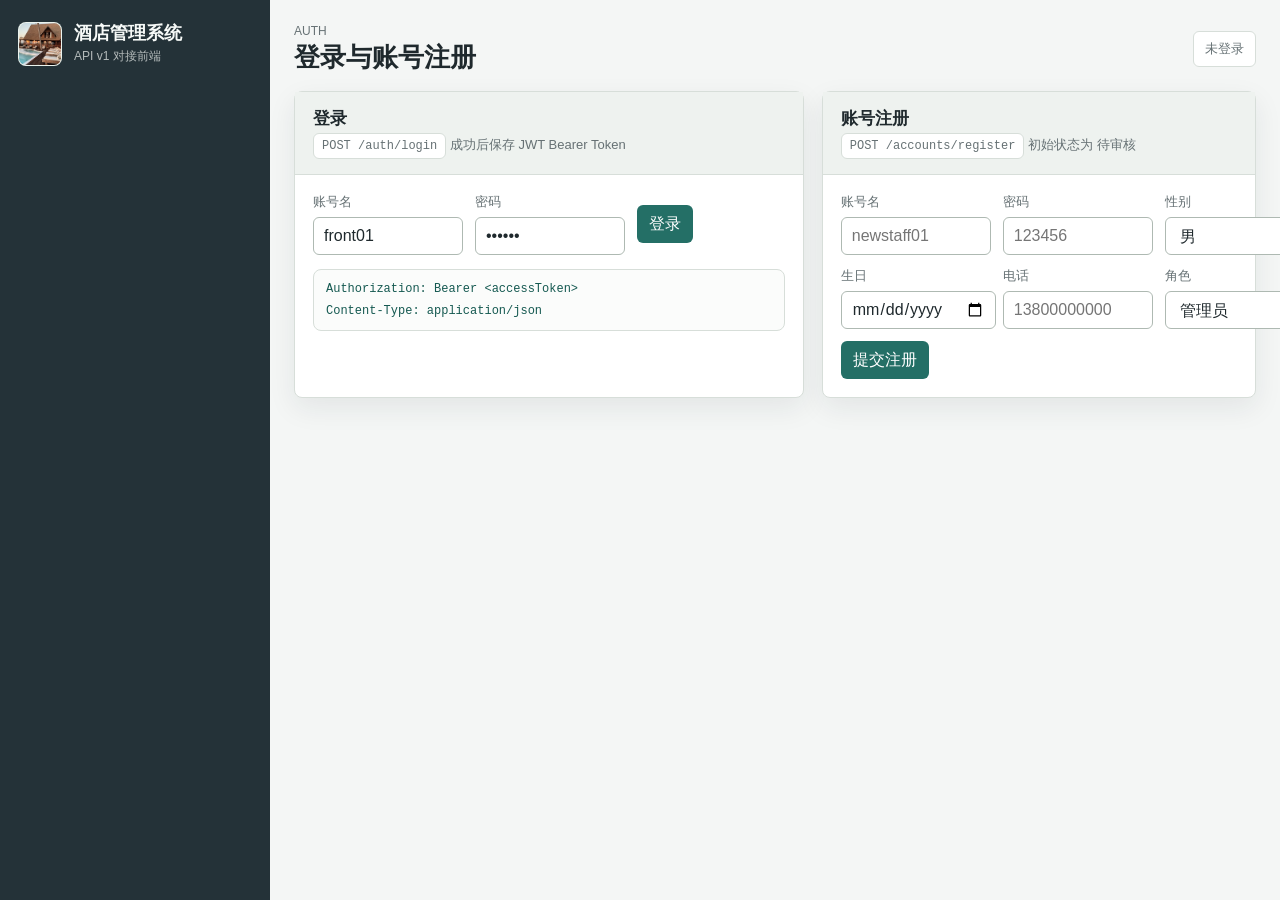
==== frontend/index.html @ 937da8b4 "feat: use real backend API frontend" ====
<!doctype html>
<html lang="zh-CN">
  <head>
    <meta charset="UTF-8" />
    <meta name="viewport" content="width=device-width, initial-scale=1.0" />
    <title>酒店管理系统 - 规范版前端</title>
    <link rel="stylesheet" href="./styles.css" />
  </head>
  <body>
    <div class="app-shell">
      <aside class="sidebar">
        <div class="brand">
          <img
            class="brand-image"
            src="./assets/hotel.jpg"
            alt="酒店外观"
          />
          <div>
            <h1>酒店管理系统</h1>
            <p>API v1 对接前端</p>
          </div>
        </div>
        <nav id="navList" class="nav-list" aria-label="系统导航"></nav>
        <section class="session-box">
          <span>接口模式</span>
          <strong id="apiModeLabel">真实接口</strong>
          <small id="apiBaseLabel">/api/v1</small>
        </section>
      </aside>

      <main class="workspace">
        <header class="topbar">
          <div>
            <p id="pageKicker" class="kicker">Dashboard</p>
            <h2 id="pageTitle">首页总览</h2>
          </div>
          <div class="topbar-actions">
            <div class="account-chip" id="accountChip">未登录</div>
            <button id="logoutSession" class="secondary-button" type="button">退出登录</button>
          </div>
        </header>

        <section id="viewRoot" class="view-root" aria-live="polite"></section>
      </main>
    </div>

    <div id="toastStack" class="toast-stack" aria-live="assertive"></div>
    <script src="./app.js"></script>
  </body>
</html>
---- frontend/styles.css ----
:root {
  --bg: #f4f6f5;
  --panel: #ffffff;
  --panel-soft: #eef2ef;
  --line: #d7ded9;
  --line-strong: #aeb9b2;
  --text: #1f292d;
  --muted: #667174;
  --primary: #246f66;
  --primary-dark: #155951;
  --accent: #9a673c;
  --blue: #436da8;
  --purple: #745b86;
  --warning: #a87922;
  --danger: #aa4d45;
  --ok: #3d7948;
  --shadow: 0 10px 28px rgba(31, 41, 45, 0.08);
}

* {
  box-sizing: border-box;
}

html,
body {
  margin: 0;
  min-height: 100%;
  background: var(--bg);
  color: var(--text);
  font-family:
    -apple-system, BlinkMacSystemFont, "Segoe UI", "PingFang SC",
    "Microsoft YaHei", sans-serif;
  letter-spacing: 0;
}

button,
input,
select {
  font: inherit;
}

button {
  border: 0;
}

.app-shell {
  display: grid;
  grid-template-columns: 270px minmax(0, 1fr);
  min-height: 100vh;
}

.sidebar {
  position: sticky;
  top: 0;
  display: flex;
  flex-direction: column;
  gap: 20px;
  height: 100vh;
  padding: 22px 18px;
  background: #243238;
  color: #f7faf8;
}

.brand {
  display: flex;
  align-items: center;
  gap: 12px;
}

.brand-image {
  width: 44px;
  height: 44px;
  border-radius: 8px;
  object-fit: cover;
  border: 1px solid rgba(255, 255, 255, 0.18);
  background: #e6f0ea;
}

.brand h1 {
  margin: 0;
  font-size: 18px;
  line-height: 1.2;
}

.brand p {
  margin: 3px 0 0;
  color: rgba(247, 250, 248, 0.68);
  font-size: 12px;
}

.nav-list {
  display: grid;
  gap: 6px;
}

.nav-button {
  display: block;
  align-items: center;
  min-height: 42px;
  padding: 9px 14px;
  border-radius: 8px;
  background: transparent;
  color: rgba(247, 250, 248, 0.78);
  text-align: left;
  cursor: pointer;
}

.nav-button:hover,
.nav-button.active {
  background: rgba(255, 255, 255, 0.1);
  color: #ffffff;
}

.session-box {
  display: grid;
  gap: 4px;
  margin-top: auto;
  padding: 14px;
  border: 1px solid rgba(255, 255, 255, 0.13);
  border-radius: 8px;
}

.session-box span,
.session-box small {
  color: rgba(247, 250, 248, 0.66);
  font-size: 12px;
}

.sidebar.logged-out .nav-list,
.sidebar.logged-out .session-box {
  display: none;
}

.workspace {
  min-width: 0;
  padding: 24px;
}

.topbar {
  display: flex;
  align-items: center;
  justify-content: space-between;
  gap: 18px;
  margin-bottom: 18px;
}

.kicker {
  margin: 0;
  color: var(--muted);
  font-size: 12px;
  text-transform: uppercase;
}

.topbar h2 {
  margin: 4px 0 0;
  font-size: 26px;
  line-height: 1.2;
}

.topbar-actions,
.toolbar,
.row-actions {
  display: flex;
  align-items: center;
  gap: 8px;
  flex-wrap: wrap;
}

.hidden {
  display: none !important;
}

.account-chip {
  min-height: 36px;
  padding: 8px 11px;
  border: 1px solid var(--line);
  border-radius: 6px;
  background: #ffffff;
  color: var(--muted);
  font-size: 13px;
}

.view-root {
  display: grid;
  gap: 18px;
}

.panel,
.metric-card {
  border: 1px solid var(--line);
  border-radius: 8px;
  background: var(--panel);
  box-shadow: var(--shadow);
}

.panel-header {
  display: flex;
  align-items: center;
  justify-content: space-between;
  gap: 14px;
  padding: 15px 18px;
  border-bottom: 1px solid var(--line);
  background: var(--panel-soft);
}

.panel-title {
  display: grid;
  gap: 3px;
}

.panel-title h3 {
  margin: 0;
  font-size: 17px;
}

.panel-title p {
  margin: 0;
  color: var(--muted);
  font-size: 13px;
}

.panel-body {
  padding: 18px;
}

.metrics-grid {
  display: grid;
  grid-template-columns: repeat(4, minmax(0, 1fr));
  gap: 12px;
}

.metric-card {
  display: grid;
  gap: 10px;
  min-height: 116px;
  padding: 16px;
}

.metric-card span {
  color: var(--muted);
  font-size: 13px;
}

.metric-card strong {
  font-size: 30px;
  line-height: 1;
}

.metric-card small {
  color: var(--muted);
}

.split-layout {
  display: grid;
  grid-template-columns: minmax(0, 1.08fr) minmax(340px, 0.92fr);
  gap: 18px;
}

.form-grid {
  display: grid;
  grid-template-columns: repeat(4, minmax(150px, 1fr));
  gap: 12px;
}

.form-grid.compact {
  grid-template-columns: repeat(3, minmax(150px, 1fr));
}

.field {
  display: grid;
  gap: 6px;
}

.field.full {
  grid-column: 1 / -1;
}

.field span {
  color: var(--muted);
  font-size: 13px;
}

.field input,
.field select,
.toolbar input,
.toolbar select {
  width: 100%;
  min-height: 38px;
  padding: 8px 10px;
  border: 1px solid var(--line-strong);
  border-radius: 6px;
  background: #ffffff;
  color: var(--text);
}

.toolbar input,
.toolbar select {
  width: auto;
  min-width: 190px;
}

.field input:focus,
.field select:focus,
.toolbar input:focus,
.toolbar select:focus {
  border-color: var(--primary);
  outline: 2px solid rgba(36, 111, 102, 0.16);
}

.primary-button,
.secondary-button,
.danger-button,
.tiny-button {
  display: inline-flex;
  align-items: center;
  justify-content: center;
  min-height: 38px;
  padding: 8px 12px;
  border-radius: 6px;
  cursor: pointer;
  white-space: nowrap;
}

.primary-button {
  background: var(--primary);
  color: #ffffff;
}

.primary-button:hover {
  background: var(--primary-dark);
}

.secondary-button {
  border: 1px solid var(--line-strong);
  background: #ffffff;
  color: var(--text);
}

.secondary-button:hover,
.tiny-button:hover {
  background: var(--panel-soft);
}

.danger-button {
  background: #fff0ef;
  color: var(--danger);
}

.tiny-button {
  min-height: 30px;
  padding: 5px 9px;
  border: 1px solid var(--line);
  background: #ffffff;
  color: var(--text);
  font-size: 13px;
}

.api-badge {
  display: inline-flex;
  align-items: center;
  min-height: 26px;
  padding: 4px 8px;
  border: 1px solid var(--line);
  border-radius: 6px;
  background: #ffffff;
  color: var(--muted);
  font-family: ui-monospace, SFMono-Regular, Menlo, monospace;
  font-size: 12px;
}

.table-wrap {
  width: 100%;
  overflow-x: auto;
}

table {
  width: 100%;
  min-width: 860px;
  border-collapse: collapse;
}

th,
td {
  padding: 12px 10px;
  border-bottom: 1px solid var(--line);
  text-align: left;
  vertical-align: middle;
}

th {
  color: var(--muted);
  font-size: 12px;
  font-weight: 700;
}

td {
  font-size: 14px;
}

tr:last-child td {
  border-bottom: 0;
}

.status-pill {
  display: inline-flex;
  align-items: center;
  min-height: 24px;
  padding: 3px 8px;
  border-radius: 999px;
  font-size: 12px;
  font-weight: 700;
}

.status-free,
.status-success {
  background: #e7f2e6;
  color: var(--ok);
}

.status-booked,
.status-running,
.status-enabled {
  background: #eef3fb;
  color: var(--blue);
}

.status-pending,
.status-occupied {
  background: #fff3da;
  color: var(--warning);
}

.status-cleaning {
  background: #f0e9f5;
  color: var(--purple);
}

.status-disabled,
.status-ended,
.status-cancelled,
.status-rejected {
  background: #f6e6e4;
  color: var(--danger);
}

.room-board {
  display: grid;
  grid-template-columns: repeat(auto-fill, minmax(112px, 1fr));
  gap: 10px;
}

.room-tile {
  display: grid;
  gap: 8px;
  min-height: 106px;
  padding: 12px;
  border: 1px solid var(--line);
  border-left: 5px solid var(--line-strong);
  border-radius: 8px;
  background: #ffffff;
}

.room-tile strong {
  font-size: 18px;
}

.room-tile span {
  color: var(--muted);
  font-size: 12px;
}

.room-tile.status-free {
  border-left-color: var(--ok);
}

.room-tile.status-occupied,
.room-tile.status-pending {
  border-left-color: var(--warning);
}

.room-tile.status-cleaning {
  border-left-color: var(--purple);
}

.room-tile.status-disabled {
  border-left-color: var(--danger);
}

.chart-list {
  display: grid;
  gap: 12px;
}

.chart-row {
  display: grid;
  grid-template-columns: 92px minmax(0, 1fr) 78px;
  align-items: center;
  gap: 10px;
}

.chart-track {
  height: 12px;
  overflow: hidden;
  border-radius: 999px;
  background: var(--panel-soft);
}

.chart-bar {
  height: 100%;
  min-width: 4px;
  border-radius: 999px;
  background: var(--primary);
}

.empty-state {
  padding: 28px;
  border: 1px dashed var(--line-strong);
  border-radius: 8px;
  color: var(--muted);
  text-align: center;
}

.request-preview {
  display: grid;
  gap: 8px;
  padding: 12px;
  border: 1px solid var(--line);
  border-radius: 8px;
  background: #fbfcfb;
}

.request-preview code {
  color: var(--primary-dark);
  font-family: ui-monospace, SFMono-Regular, Menlo, monospace;
  font-size: 12px;
  word-break: break-all;
}

.task-list {
  display: grid;
  gap: 10px;
}

.task-item {
  display: grid;
  grid-template-columns: 34px minmax(0, 1fr) auto;
  align-items: center;
  gap: 12px;
  padding: 12px;
  border: 1px solid var(--line);
  border-radius: 8px;
  background: #ffffff;
}

.task-index {
  display: grid;
  width: 28px;
  height: 28px;
  place-items: center;
  border-radius: 6px;
  background: var(--panel-soft);
  color: var(--muted);
  font-size: 12px;
  font-weight: 800;
}

.task-item h4 {
  margin: 0 0 3px;
  font-size: 14px;
}

.task-item p {
  margin: 0;
  color: var(--muted);
  font-size: 13px;
}

.toast-stack {
  position: fixed;
  right: 18px;
  bottom: 18px;
  z-index: 20;
  display: grid;
  gap: 8px;
  width: min(360px, calc(100vw - 36px));
}

.toast {
  padding: 12px 14px;
  border: 1px solid var(--line);
  border-left: 5px solid var(--primary);
  border-radius: 8px;
  background: #ffffff;
  box-shadow: var(--shadow);
}

.toast.error {
  border-left-color: var(--danger);
}

.toast strong {
  display: block;
  margin-bottom: 2px;
}

.toast span {
  color: var(--muted);
  font-size: 13px;
}

@media (max-width: 1120px) {
  .app-shell {
    grid-template-columns: 1fr;
  }

  .sidebar {
    position: static;
    height: auto;
  }

  .nav-list {
    grid-template-columns: repeat(4, minmax(0, 1fr));
  }

  .session-box {
    display: none;
  }

  .metrics-grid,
  .split-layout {
    grid-template-columns: repeat(2, minmax(0, 1fr));
  }
}

@media (max-width: 740px) {
  .workspace,
  .sidebar {
    padding: 16px;
  }

  .topbar,
  .panel-header {
    align-items: stretch;
    flex-direction: column;
  }

  .nav-list,
  .metrics-grid,
  .split-layout,
  .form-grid,
  .form-grid.compact {
    grid-template-columns: 1fr;
  }

  .topbar h2 {
    font-size: 22px;
  }

  .toolbar input,
  .toolbar select {
    width: 100%;
  }

  .chart-row {
    grid-template-columns: 80px minmax(0, 1fr) 64px;
  }

  .task-item {
    grid-template-columns: 34px minmax(0, 1fr);
  }

  .task-item .status-pill {
    grid-column: 2;
    justify-self: start;
  }
}
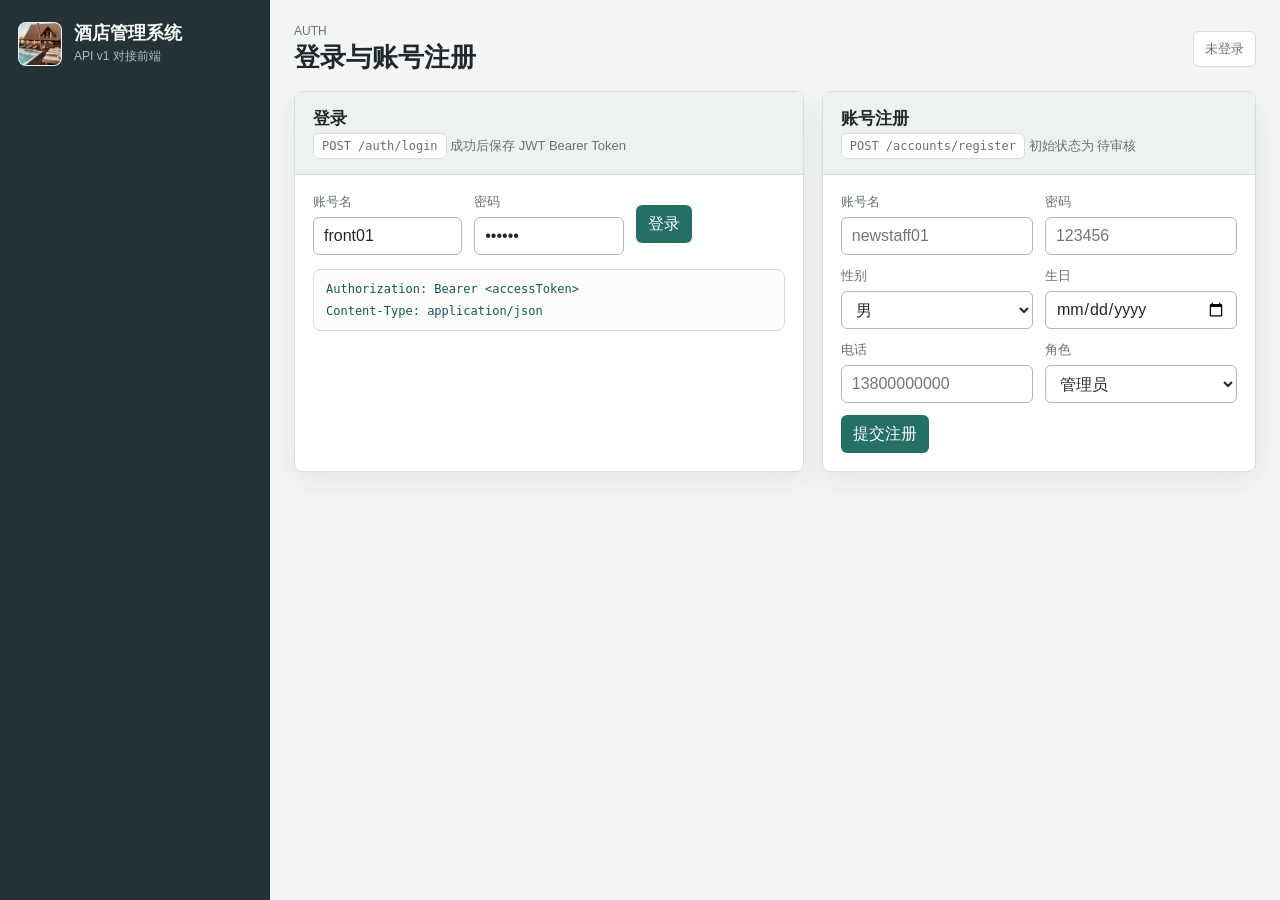
==== commit 62e0a9c9: "fix: bust frontend cache for auth routing" ====
--- a/frontend/index.html
+++ b/frontend/index.html
@@ -4,7 +4,7 @@
     <meta charset="UTF-8" />
     <meta name="viewport" content="width=device-width, initial-scale=1.0" />
     <title>酒店管理系统 - 规范版前端</title>
-    <link rel="stylesheet" href="./styles.css" />
+    <link rel="stylesheet" href="./styles.css?v=20260609-auth-cache" />
   </head>
   <body>
     <div class="app-shell">
@@ -45,6 +45,6 @@
     </div>
 
     <div id="toastStack" class="toast-stack" aria-live="assertive"></div>
-    <script src="./app.js"></script>
+    <script src="./app.js?v=20260609-auth-cache"></script>
   </body>
 </html>
--- a/frontend/styles.css
+++ b/frontend/styles.css
@@ -263,12 +263,13 @@
 }
 
 .form-grid.compact {
-  grid-template-columns: repeat(3, minmax(150px, 1fr));
+  grid-template-columns: repeat(auto-fit, minmax(140px, 1fr));
 }
 
 .field {
   display: grid;
   gap: 6px;
+  min-width: 0;
 }
 
 .field.full {
@@ -285,6 +286,7 @@
 .toolbar input,
 .toolbar select {
   width: 100%;
+  min-width: 0;
   min-height: 38px;
   padding: 8px 10px;
   border: 1px solid var(--line-strong);
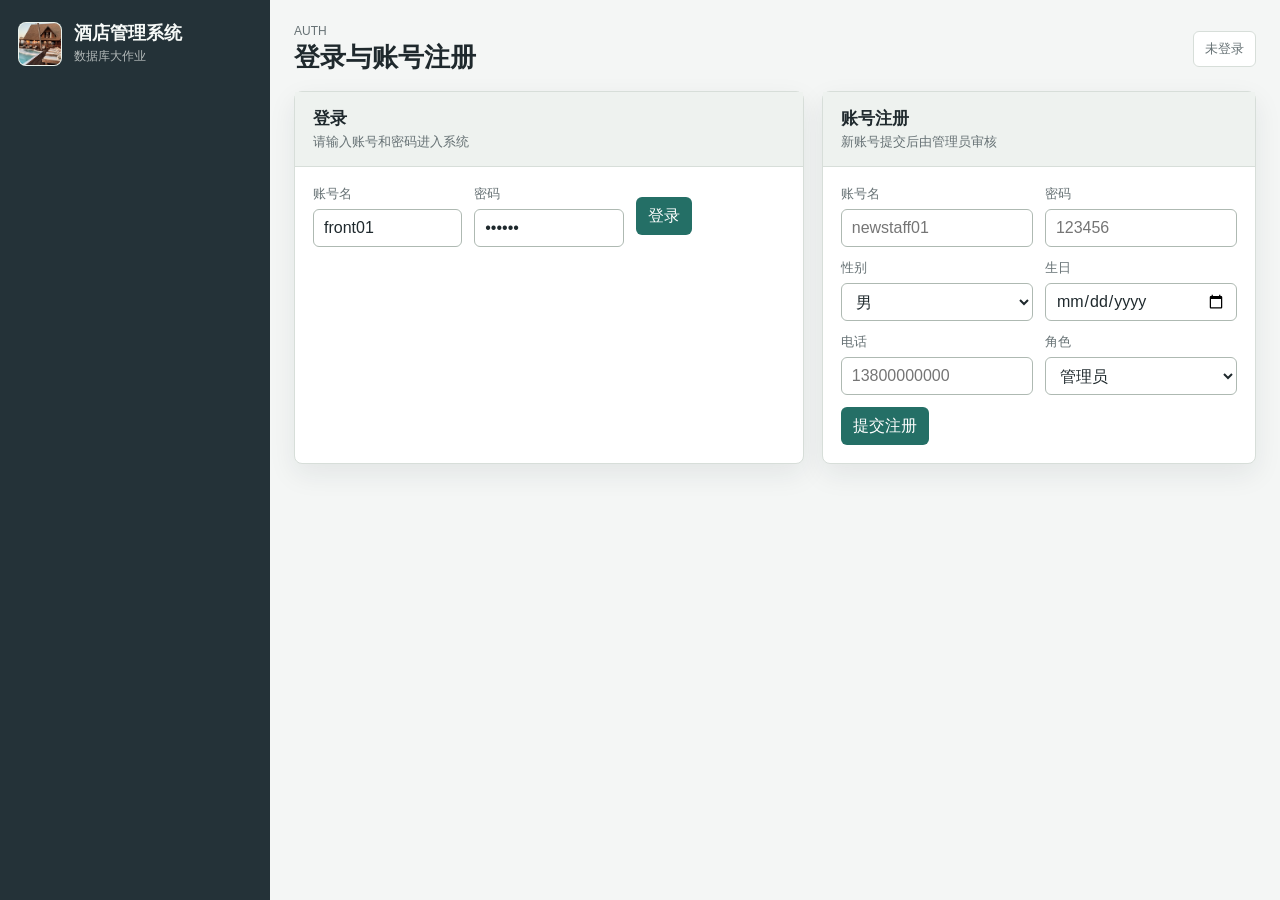
==== commit c7f2480c: "fix: polish hotel system frontend and data workflow" ====
--- a/frontend/index.html
+++ b/frontend/index.html
@@ -3,8 +3,8 @@
   <head>
     <meta charset="UTF-8" />
     <meta name="viewport" content="width=device-width, initial-scale=1.0" />
-    <title>酒店管理系统 - 规范版前端</title>
-    <link rel="stylesheet" href="./styles.css?v=20260609-auth-cache" />
+    <title>酒店管理系统 - 数据库大作业</title>
+    <link rel="stylesheet" href="./styles.css?v=20260610-polished" />
   </head>
   <body>
     <div class="app-shell">
@@ -17,15 +17,10 @@
           />
           <div>
             <h1>酒店管理系统</h1>
-            <p>API v1 对接前端</p>
+            <p>数据库大作业</p>
           </div>
         </div>
         <nav id="navList" class="nav-list" aria-label="系统导航"></nav>
-        <section class="session-box">
-          <span>接口模式</span>
-          <strong id="apiModeLabel">真实接口</strong>
-          <small id="apiBaseLabel">/api/v1</small>
-        </section>
       </aside>
 
       <main class="workspace">
@@ -45,6 +40,6 @@
     </div>
 
     <div id="toastStack" class="toast-stack" aria-live="assertive"></div>
-    <script src="./app.js?v=20260609-auth-cache"></script>
+    <script src="./app.js?v=20260610-polished"></script>
   </body>
 </html>
--- a/frontend/styles.css
+++ b/frontend/styles.css
@@ -111,23 +111,7 @@
   color: #ffffff;
 }
 
-.session-box {
-  display: grid;
-  gap: 4px;
-  margin-top: auto;
-  padding: 14px;
-  border: 1px solid rgba(255, 255, 255, 0.13);
-  border-radius: 8px;
-}
-
-.session-box span,
-.session-box small {
-  color: rgba(247, 250, 248, 0.66);
-  font-size: 12px;
-}
-
-.sidebar.logged-out .nav-list,
-.sidebar.logged-out .session-box {
+.sidebar.logged-out .nav-list {
   display: none;
 }
 
@@ -357,19 +341,6 @@
   font-size: 13px;
 }
 
-.api-badge {
-  display: inline-flex;
-  align-items: center;
-  min-height: 26px;
-  padding: 4px 8px;
-  border: 1px solid var(--line);
-  border-radius: 6px;
-  background: #ffffff;
-  color: var(--muted);
-  font-family: ui-monospace, SFMono-Regular, Menlo, monospace;
-  font-size: 12px;
-}
-
 .table-wrap {
   width: 100%;
   overflow-x: auto;
@@ -522,61 +493,6 @@
   text-align: center;
 }
 
-.request-preview {
-  display: grid;
-  gap: 8px;
-  padding: 12px;
-  border: 1px solid var(--line);
-  border-radius: 8px;
-  background: #fbfcfb;
-}
-
-.request-preview code {
-  color: var(--primary-dark);
-  font-family: ui-monospace, SFMono-Regular, Menlo, monospace;
-  font-size: 12px;
-  word-break: break-all;
-}
-
-.task-list {
-  display: grid;
-  gap: 10px;
-}
-
-.task-item {
-  display: grid;
-  grid-template-columns: 34px minmax(0, 1fr) auto;
-  align-items: center;
-  gap: 12px;
-  padding: 12px;
-  border: 1px solid var(--line);
-  border-radius: 8px;
-  background: #ffffff;
-}
-
-.task-index {
-  display: grid;
-  width: 28px;
-  height: 28px;
-  place-items: center;
-  border-radius: 6px;
-  background: var(--panel-soft);
-  color: var(--muted);
-  font-size: 12px;
-  font-weight: 800;
-}
-
-.task-item h4 {
-  margin: 0 0 3px;
-  font-size: 14px;
-}
-
-.task-item p {
-  margin: 0;
-  color: var(--muted);
-  font-size: 13px;
-}
-
 .toast-stack {
   position: fixed;
   right: 18px;
@@ -624,10 +540,6 @@
     grid-template-columns: repeat(4, minmax(0, 1fr));
   }
 
-  .session-box {
-    display: none;
-  }
-
   .metrics-grid,
   .split-layout {
     grid-template-columns: repeat(2, minmax(0, 1fr));
@@ -667,12 +579,4 @@
     grid-template-columns: 80px minmax(0, 1fr) 64px;
   }
 
-  .task-item {
-    grid-template-columns: 34px minmax(0, 1fr);
-  }
-
-  .task-item .status-pill {
-    grid-column: 2;
-    justify-self: start;
-  }
-}
+}
